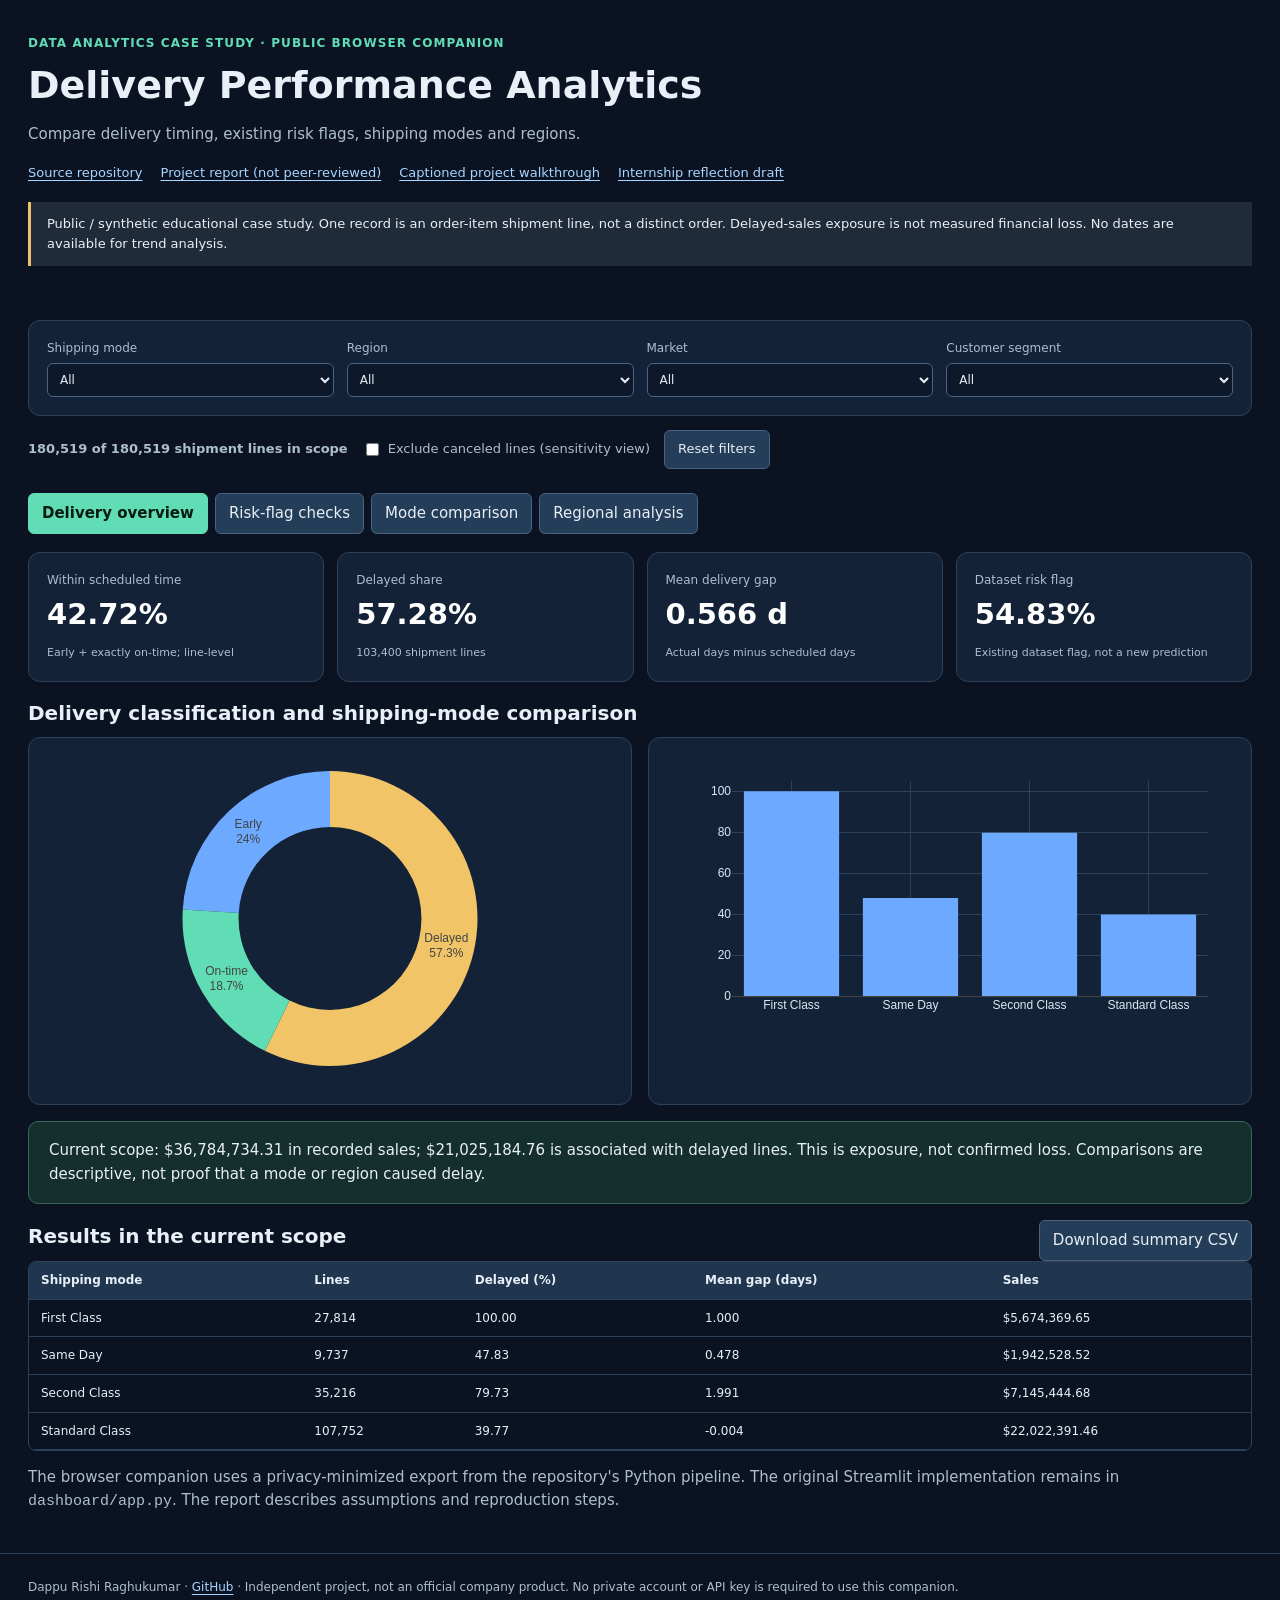
==== docs/index.html @ d6c2bf96 "Publish companion web demo, technical report and captioned submission videos" ====
<!doctype html>
<html lang="en"><head><meta charset="utf-8"><meta name="viewport" content="width=device-width, initial-scale=1"><title>Delivery Performance Analytics | Dappu Rishi Raghukumar</title><meta name="description" content="Compare delivery timing, existing risk flags, shipping modes and regions."><link rel="stylesheet" href="assets/style.css"><script src="assets/plotly.min.js" defer></script><script src="assets/app.js" defer></script></head>
<body><header><div class="eyebrow">Data analytics case study · Public browser companion</div><h1>Delivery Performance Analytics</h1><p class="sub">Compare delivery timing, existing risk flags, shipping modes and regions.</p><div class="resources"><a href="https://github.com/rishi-1603/Delivery-Performance-Delay-Risk-and-Logistics-Efficiency-Analysis-in-Global-Supply-Chain-Operations">Source repository</a><a href="project-report.pdf">Project report (not peer-reviewed)</a><a href="project-explanation.html">Captioned project walkthrough</a><a href="internship-reflection.html">Internship reflection draft</a></div><div class="notice">Public / synthetic educational case study. One record is an order-item shipment line, not a distinct order. Delayed-sales exposure is not measured financial loss. No dates are available for trend analysis.</div></header>
<main><div class="filters"><label for="mode">Shipping mode<select id="mode"><option value="">All</option></select></label><label for="region">Region<select id="region"><option value="">All</option></select></label><label for="market">Market<select id="market"><option value="">All</option></select></label><label for="segment">Customer segment<select id="segment"><option value="">All</option></select></label></div><div class="scope"><strong id="scope">Loading data…</strong><label><input type="checkbox" id="deliveredOnly">Exclude canceled lines (sensitivity view)</label><button id="reset">Reset filters</button></div><div class="tabs" role="tablist" aria-label="Analysis sections"><button role="tab" aria-controls="viewPanel" aria-selected="true" data-tab="overview">Delivery overview</button><button role="tab" aria-controls="viewPanel" aria-selected="false" data-tab="forensics">Risk-flag checks</button><button role="tab" aria-controls="viewPanel" aria-selected="false" data-tab="modes">Mode comparison</button><button role="tab" aria-controls="viewPanel" aria-selected="false" data-tab="regions">Regional analysis</button></div><p id="loading">Loading the de-identified analytical dataset…</p><div id="empty" class="empty" hidden>No records match these filters. Use Reset filters to restore the full dataset.</div><section id="output"><div id="kpis" class="kpis"></div><div role="tabpanel" id="viewPanel" tabindex="0"><h2 id="viewTitle">Analysis</h2><div class="charts"><div class="card"><div id="chart1" class="plot" role="img" aria-label="First analytical chart; numerical values are also in the table"></div></div><div class="card"><div id="chart2" class="plot" role="img" aria-label="Second analytical chart; numerical values are also in the table"></div></div></div><p id="insight" class="summary"></p><div class="split"><h2>Results in the current scope</h2><button id="download">Download summary CSV</button></div><div class="tablewrap" tabindex="0" role="region" aria-label="Analytical results table"><table><thead id="tableHead"></thead><tbody id="tableBody"></tbody></table></div></div></section><p class="muted">The browser companion uses a privacy-minimized export from the repository's Python pipeline. The original Streamlit implementation remains in <code>dashboard/app.py</code>. The report describes assumptions and reproduction steps.</p></main><footer>Dappu Rishi Raghukumar · <a href="https://github.com/rishi-1603">GitHub</a> · Independent project, not an official company product. No private account or API key is required to use this companion.</footer></body></html>
---- docs/assets/style.css ----
:root{--bg:#0b1322;--panel:#142237;--border:#2d415a;--text:#e8eff7;--muted:#adbed0;--accent:#61ddb5}*{box-sizing:border-box}body{margin:0;background:var(--bg);color:var(--text);font:15px/1.55 system-ui,Arial,sans-serif}a{color:#a8d5ff;text-underline-offset:3px}button,select,input{font:inherit}button,a,input,select{outline-offset:4px}button:focus-visible,a:focus-visible,input:focus-visible,select:focus-visible{outline:3px solid #f9cf65}header,main,footer{max-width:1280px;margin:auto;padding:24px 28px}header{padding-top:34px;padding-bottom:12px}.eyebrow{font-size:12px;letter-spacing:.09em;text-transform:uppercase;color:var(--accent);font-weight:700}h1{font-size:clamp(26px,4vw,38px);line-height:1.2;margin:10px 0}h2{font-size:20px;margin:0 0 8px}h3{font-size:16px;margin:0}.sub,.muted{color:var(--muted)}.sub{max-width:900px}.notice{padding:12px 16px;border-left:3px solid #ecc169;background:#202b39;font-size:13px;margin:18px 0}.resources{display:flex;flex-wrap:wrap;gap:9px 18px;margin:17px 0;font-size:13px}.filters{display:grid;grid-template-columns:repeat(4,minmax(0,1fr));gap:13px;background:var(--panel);padding:18px;border:1px solid var(--border);border-radius:12px}.filters label{display:flex;flex-direction:column;gap:6px;font-size:12px;color:var(--muted)}select,input{min-width:0;max-width:100%;background:#0d192a;color:var(--text);border:1px solid #4b6381;border-radius:6px;padding:8px}input[type=checkbox]{accent-color:var(--accent)}.scope{display:flex;align-items:center;gap:14px;flex-wrap:wrap;margin:14px 0;color:var(--muted);font-size:13px}.scope label{display:flex;align-items:center;gap:6px}.button,button{background:#243d58;color:var(--text);border:1px solid #4b6381;padding:8px 13px;border-radius:6px;cursor:pointer}.tabs{display:flex;gap:7px;flex-wrap:wrap;margin:24px 0 18px}.tabs button[aria-selected=true]{background:var(--accent);color:#071a13;border-color:var(--accent);font-weight:700}.kpis{display:grid;grid-template-columns:repeat(4,minmax(0,1fr));gap:13px;margin:16px 0}.kpi,.card{background:var(--panel);border:1px solid var(--border);border-radius:12px;padding:18px}.kpi .label{font-size:12px;color:var(--muted)}.value{font-size:29px;line-height:1.2;font-weight:750;margin:8px 0;color:#fff}.kpi small{color:var(--muted);font-size:11px}.charts{display:grid;grid-template-columns:1fr 1fr;gap:16px}.plot{width:100%;height:330px}.card p{font-size:13px;color:var(--muted)}.tablewrap{overflow:auto;max-height:480px;border:1px solid var(--border);border-radius:8px}table{border-collapse:collapse;width:100%;font-size:12px;text-align:left}th{background:#20354e;position:sticky;top:0;font-weight:650}td,th{padding:9px 12px;border-bottom:1px solid var(--border);white-space:nowrap}tbody tr:hover{background:#1d3048}.summary{padding:17px 20px;border:1px solid #37675a;background:#15302c;border-radius:10px;margin:16px 0}.empty{padding:40px;border:1px dashed var(--border);text-align:center;color:var(--muted)}[hidden]{display:none!important}.player{width:100%;max-width:1100px;background:#000;border:1px solid var(--border);border-radius:10px}footer{font-size:12px;color:var(--muted);border-top:1px solid var(--border)}.error{color:#ffb4b4}.split{display:flex;justify-content:space-between;gap:10px;align-items:center;flex-wrap:wrap}@media(max-width:800px){header,main,footer{padding:20px 16px}.filters,.kpis{grid-template-columns:repeat(2,minmax(0,1fr))}.charts{grid-template-columns:1fr}.value{font-size:25px}}@media(prefers-reduced-motion:reduce){*{scroll-behavior:auto!important}}
.charts>.card{min-width:0}.plot{min-width:0;overflow:hidden}.tablewrap{max-width:100%}
#threshold{width:140px}.scope label{max-width:100%;flex-wrap:wrap}.scope input[type=date]{max-width:170px}
@media(max-width:450px){.value{font-size:19px}.kpi{padding:14px}}
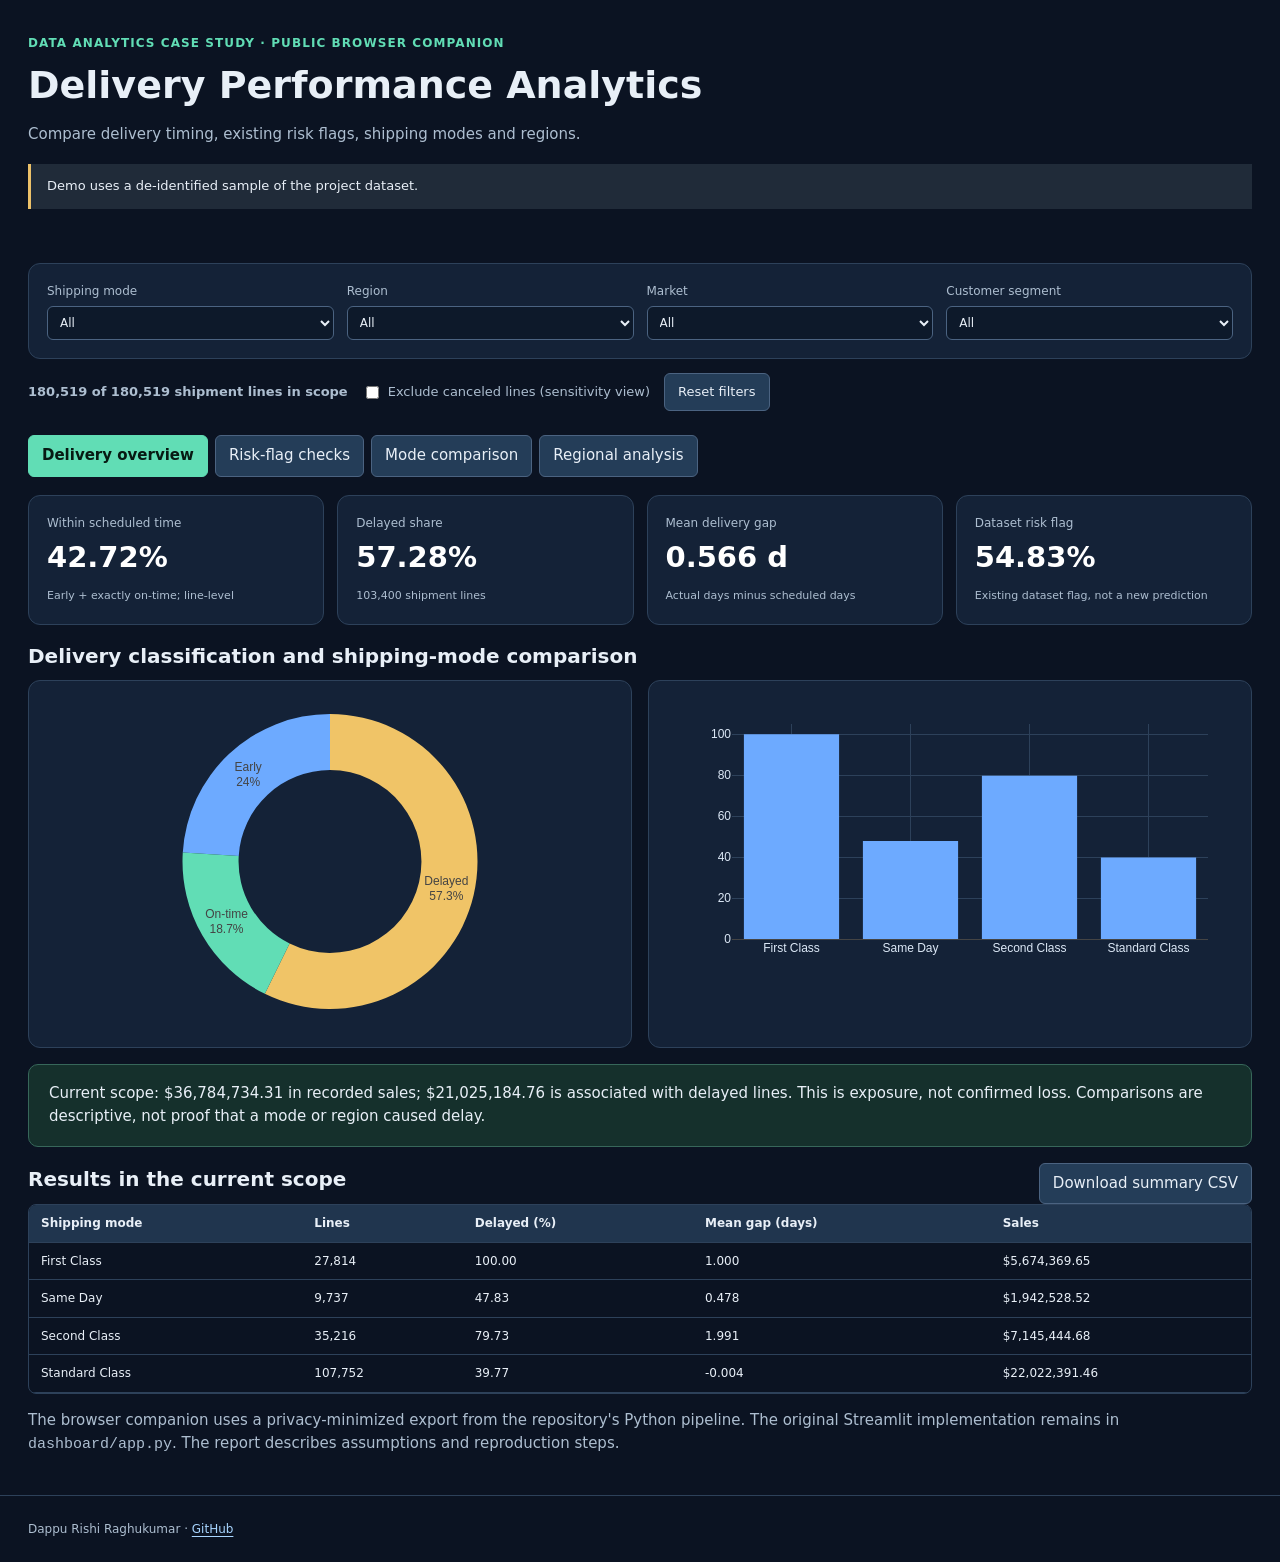
==== commit 6821d22a: "ui: clean up dashboard header, remove repo links" ====
--- a/docs/index.html
+++ b/docs/index.html
@@ -1,4 +1,4 @@
 <!doctype html>
 <html lang="en"><head><meta charset="utf-8"><meta name="viewport" content="width=device-width, initial-scale=1"><title>Delivery Performance Analytics | Dappu Rishi Raghukumar</title><meta name="description" content="Compare delivery timing, existing risk flags, shipping modes and regions."><link rel="stylesheet" href="assets/style.css"><script src="assets/plotly.min.js" defer></script><script src="assets/app.js" defer></script></head>
-<body><header><div class="eyebrow">Data analytics case study · Public browser companion</div><h1>Delivery Performance Analytics</h1><p class="sub">Compare delivery timing, existing risk flags, shipping modes and regions.</p><div class="resources"><a href="https://github.com/rishi-1603/Delivery-Performance-Delay-Risk-and-Logistics-Efficiency-Analysis-in-Global-Supply-Chain-Operations">Source repository</a><a href="project-report.pdf">Project report (not peer-reviewed)</a><a href="project-explanation.html">Captioned project walkthrough</a><a href="internship-reflection.html">Internship reflection draft</a></div><div class="notice">Public / synthetic educational case study. One record is an order-item shipment line, not a distinct order. Delayed-sales exposure is not measured financial loss. No dates are available for trend analysis.</div></header>
-<main><div class="filters"><label for="mode">Shipping mode<select id="mode"><option value="">All</option></select></label><label for="region">Region<select id="region"><option value="">All</option></select></label><label for="market">Market<select id="market"><option value="">All</option></select></label><label for="segment">Customer segment<select id="segment"><option value="">All</option></select></label></div><div class="scope"><strong id="scope">Loading data…</strong><label><input type="checkbox" id="deliveredOnly">Exclude canceled lines (sensitivity view)</label><button id="reset">Reset filters</button></div><div class="tabs" role="tablist" aria-label="Analysis sections"><button role="tab" aria-controls="viewPanel" aria-selected="true" data-tab="overview">Delivery overview</button><button role="tab" aria-controls="viewPanel" aria-selected="false" data-tab="forensics">Risk-flag checks</button><button role="tab" aria-controls="viewPanel" aria-selected="false" data-tab="modes">Mode comparison</button><button role="tab" aria-controls="viewPanel" aria-selected="false" data-tab="regions">Regional analysis</button></div><p id="loading">Loading the de-identified analytical dataset…</p><div id="empty" class="empty" hidden>No records match these filters. Use Reset filters to restore the full dataset.</div><section id="output"><div id="kpis" class="kpis"></div><div role="tabpanel" id="viewPanel" tabindex="0"><h2 id="viewTitle">Analysis</h2><div class="charts"><div class="card"><div id="chart1" class="plot" role="img" aria-label="First analytical chart; numerical values are also in the table"></div></div><div class="card"><div id="chart2" class="plot" role="img" aria-label="Second analytical chart; numerical values are also in the table"></div></div></div><p id="insight" class="summary"></p><div class="split"><h2>Results in the current scope</h2><button id="download">Download summary CSV</button></div><div class="tablewrap" tabindex="0" role="region" aria-label="Analytical results table"><table><thead id="tableHead"></thead><tbody id="tableBody"></tbody></table></div></div></section><p class="muted">The browser companion uses a privacy-minimized export from the repository's Python pipeline. The original Streamlit implementation remains in <code>dashboard/app.py</code>. The report describes assumptions and reproduction steps.</p></main><footer>Dappu Rishi Raghukumar · <a href="https://github.com/rishi-1603">GitHub</a> · Independent project, not an official company product. No private account or API key is required to use this companion.</footer></body></html>+<body><header><div class="eyebrow">Data analytics case study · Public browser companion</div><h1>Delivery Performance Analytics</h1><p class="sub">Compare delivery timing, existing risk flags, shipping modes and regions.</p><div class="notice">Demo uses a de-identified sample of the project dataset.</div></header>
+<main><div class="filters"><label for="mode">Shipping mode<select id="mode"><option value="">All</option></select></label><label for="region">Region<select id="region"><option value="">All</option></select></label><label for="market">Market<select id="market"><option value="">All</option></select></label><label for="segment">Customer segment<select id="segment"><option value="">All</option></select></label></div><div class="scope"><strong id="scope">Loading data…</strong><label><input type="checkbox" id="deliveredOnly">Exclude canceled lines (sensitivity view)</label><button id="reset">Reset filters</button></div><div class="tabs" role="tablist" aria-label="Analysis sections"><button role="tab" aria-controls="viewPanel" aria-selected="true" data-tab="overview">Delivery overview</button><button role="tab" aria-controls="viewPanel" aria-selected="false" data-tab="forensics">Risk-flag checks</button><button role="tab" aria-controls="viewPanel" aria-selected="false" data-tab="modes">Mode comparison</button><button role="tab" aria-controls="viewPanel" aria-selected="false" data-tab="regions">Regional analysis</button></div><p id="loading">Loading the de-identified analytical dataset…</p><div id="empty" class="empty" hidden>No records match these filters. Use Reset filters to restore the full dataset.</div><section id="output"><div id="kpis" class="kpis"></div><div role="tabpanel" id="viewPanel" tabindex="0"><h2 id="viewTitle">Analysis</h2><div class="charts"><div class="card"><div id="chart1" class="plot" role="img" aria-label="First analytical chart; numerical values are also in the table"></div></div><div class="card"><div id="chart2" class="plot" role="img" aria-label="Second analytical chart; numerical values are also in the table"></div></div></div><p id="insight" class="summary"></p><div class="split"><h2>Results in the current scope</h2><button id="download">Download summary CSV</button></div><div class="tablewrap" tabindex="0" role="region" aria-label="Analytical results table"><table><thead id="tableHead"></thead><tbody id="tableBody"></tbody></table></div></div></section><p class="muted">The browser companion uses a privacy-minimized export from the repository's Python pipeline. The original Streamlit implementation remains in <code>dashboard/app.py</code>. The report describes assumptions and reproduction steps.</p></main><footer>Dappu Rishi Raghukumar · <a href="https://github.com/rishi-1603">GitHub</a></footer></body></html>
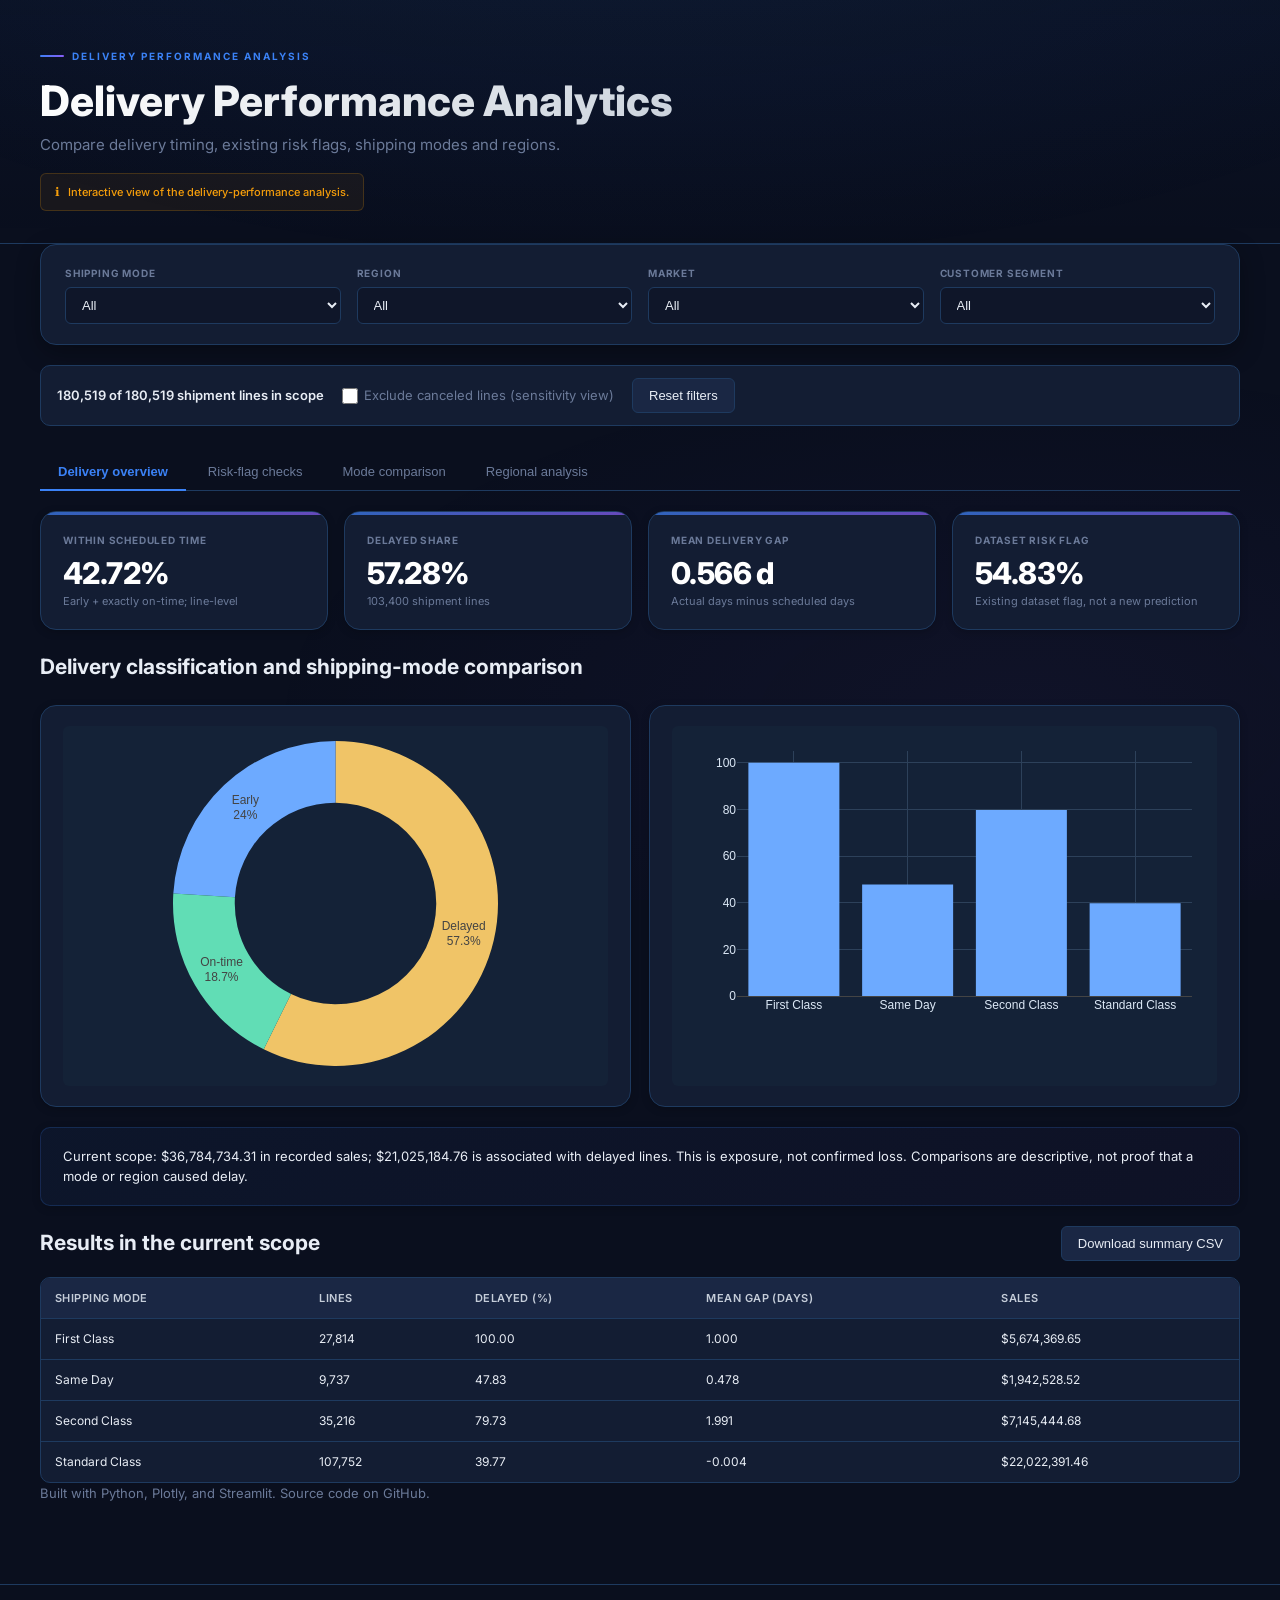
==== commit 9d6fd3d5: "ui: simplify dashboard text, remove AI-sounding language" ====
--- a/docs/index.html
+++ b/docs/index.html
@@ -1,4 +1,4 @@
 <!doctype html>
 <html lang="en"><head><meta charset="utf-8"><meta name="viewport" content="width=device-width, initial-scale=1"><title>Delivery Performance Analytics | Dappu Rishi Raghukumar</title><meta name="description" content="Compare delivery timing, existing risk flags, shipping modes and regions."><link rel="stylesheet" href="assets/style.css"><script src="assets/plotly.min.js" defer></script><script src="assets/app.js" defer></script></head>
-<body><header><div class="eyebrow">Data analytics case study · Public browser companion</div><h1>Delivery Performance Analytics</h1><p class="sub">Compare delivery timing, existing risk flags, shipping modes and regions.</p><div class="notice">Demo uses a de-identified sample of the project dataset.</div></header>
-<main><div class="filters"><label for="mode">Shipping mode<select id="mode"><option value="">All</option></select></label><label for="region">Region<select id="region"><option value="">All</option></select></label><label for="market">Market<select id="market"><option value="">All</option></select></label><label for="segment">Customer segment<select id="segment"><option value="">All</option></select></label></div><div class="scope"><strong id="scope">Loading data…</strong><label><input type="checkbox" id="deliveredOnly">Exclude canceled lines (sensitivity view)</label><button id="reset">Reset filters</button></div><div class="tabs" role="tablist" aria-label="Analysis sections"><button role="tab" aria-controls="viewPanel" aria-selected="true" data-tab="overview">Delivery overview</button><button role="tab" aria-controls="viewPanel" aria-selected="false" data-tab="forensics">Risk-flag checks</button><button role="tab" aria-controls="viewPanel" aria-selected="false" data-tab="modes">Mode comparison</button><button role="tab" aria-controls="viewPanel" aria-selected="false" data-tab="regions">Regional analysis</button></div><p id="loading">Loading the de-identified analytical dataset…</p><div id="empty" class="empty" hidden>No records match these filters. Use Reset filters to restore the full dataset.</div><section id="output"><div id="kpis" class="kpis"></div><div role="tabpanel" id="viewPanel" tabindex="0"><h2 id="viewTitle">Analysis</h2><div class="charts"><div class="card"><div id="chart1" class="plot" role="img" aria-label="First analytical chart; numerical values are also in the table"></div></div><div class="card"><div id="chart2" class="plot" role="img" aria-label="Second analytical chart; numerical values are also in the table"></div></div></div><p id="insight" class="summary"></p><div class="split"><h2>Results in the current scope</h2><button id="download">Download summary CSV</button></div><div class="tablewrap" tabindex="0" role="region" aria-label="Analytical results table"><table><thead id="tableHead"></thead><tbody id="tableBody"></tbody></table></div></div></section><p class="muted">The browser companion uses a privacy-minimized export from the repository's Python pipeline. The original Streamlit implementation remains in <code>dashboard/app.py</code>. The report describes assumptions and reproduction steps.</p></main><footer>Dappu Rishi Raghukumar · <a href="https://github.com/rishi-1603">GitHub</a></footer></body></html>+<body><header><div class="eyebrow">Delivery Performance Analysis</div><h1>Delivery Performance Analytics</h1><p class="sub">Compare delivery timing, existing risk flags, shipping modes and regions.</p><div class="notice">Interactive view of the delivery-performance analysis.</div></header>
+<main><div class="filters"><label for="mode">Shipping mode<select id="mode"><option value="">All</option></select></label><label for="region">Region<select id="region"><option value="">All</option></select></label><label for="market">Market<select id="market"><option value="">All</option></select></label><label for="segment">Customer segment<select id="segment"><option value="">All</option></select></label></div><div class="scope"><strong id="scope">Loading data…</strong><label><input type="checkbox" id="deliveredOnly">Exclude canceled lines (sensitivity view)</label><button id="reset">Reset filters</button></div><div class="tabs" role="tablist" aria-label="Analysis sections"><button role="tab" aria-controls="viewPanel" aria-selected="true" data-tab="overview">Delivery overview</button><button role="tab" aria-controls="viewPanel" aria-selected="false" data-tab="forensics">Risk-flag checks</button><button role="tab" aria-controls="viewPanel" aria-selected="false" data-tab="modes">Mode comparison</button><button role="tab" aria-controls="viewPanel" aria-selected="false" data-tab="regions">Regional analysis</button></div><p id="loading">Loading the de-identified analytical dataset…</p><div id="empty" class="empty" hidden>No records match these filters. Use Reset filters to restore the full dataset.</div><section id="output"><div id="kpis" class="kpis"></div><div role="tabpanel" id="viewPanel" tabindex="0"><h2 id="viewTitle">Analysis</h2><div class="charts"><div class="card"><div id="chart1" class="plot" role="img" aria-label="First analytical chart; numerical values are also in the table"></div></div><div class="card"><div id="chart2" class="plot" role="img" aria-label="Second analytical chart; numerical values are also in the table"></div></div></div><p id="insight" class="summary"></p><div class="split"><h2>Results in the current scope</h2><button id="download">Download summary CSV</button></div><div class="tablewrap" tabindex="0" role="region" aria-label="Analytical results table"><table><thead id="tableHead"></thead><tbody id="tableBody"></tbody></table></div></div></section><p class="muted">Built with Python, Plotly, and Streamlit. Source code on GitHub.</p></main><footer>Dappu Rishi Raghukumar · <a href="https://github.com/rishi-1603">GitHub</a></footer></body></html>
--- a/docs/assets/style.css
+++ b/docs/assets/style.css
@@ -1,4 +1,456 @@
-:root{--bg:#0b1322;--panel:#142237;--border:#2d415a;--text:#e8eff7;--muted:#adbed0;--accent:#61ddb5}*{box-sizing:border-box}body{margin:0;background:var(--bg);color:var(--text);font:15px/1.55 system-ui,Arial,sans-serif}a{color:#a8d5ff;text-underline-offset:3px}button,select,input{font:inherit}button,a,input,select{outline-offset:4px}button:focus-visible,a:focus-visible,input:focus-visible,select:focus-visible{outline:3px solid #f9cf65}header,main,footer{max-width:1280px;margin:auto;padding:24px 28px}header{padding-top:34px;padding-bottom:12px}.eyebrow{font-size:12px;letter-spacing:.09em;text-transform:uppercase;color:var(--accent);font-weight:700}h1{font-size:clamp(26px,4vw,38px);line-height:1.2;margin:10px 0}h2{font-size:20px;margin:0 0 8px}h3{font-size:16px;margin:0}.sub,.muted{color:var(--muted)}.sub{max-width:900px}.notice{padding:12px 16px;border-left:3px solid #ecc169;background:#202b39;font-size:13px;margin:18px 0}.resources{display:flex;flex-wrap:wrap;gap:9px 18px;margin:17px 0;font-size:13px}.filters{display:grid;grid-template-columns:repeat(4,minmax(0,1fr));gap:13px;background:var(--panel);padding:18px;border:1px solid var(--border);border-radius:12px}.filters label{display:flex;flex-direction:column;gap:6px;font-size:12px;color:var(--muted)}select,input{min-width:0;max-width:100%;background:#0d192a;color:var(--text);border:1px solid #4b6381;border-radius:6px;padding:8px}input[type=checkbox]{accent-color:var(--accent)}.scope{display:flex;align-items:center;gap:14px;flex-wrap:wrap;margin:14px 0;color:var(--muted);font-size:13px}.scope label{display:flex;align-items:center;gap:6px}.button,button{background:#243d58;color:var(--text);border:1px solid #4b6381;padding:8px 13px;border-radius:6px;cursor:pointer}.tabs{display:flex;gap:7px;flex-wrap:wrap;margin:24px 0 18px}.tabs button[aria-selected=true]{background:var(--accent);color:#071a13;border-color:var(--accent);font-weight:700}.kpis{display:grid;grid-template-columns:repeat(4,minmax(0,1fr));gap:13px;margin:16px 0}.kpi,.card{background:var(--panel);border:1px solid var(--border);border-radius:12px;padding:18px}.kpi .label{font-size:12px;color:var(--muted)}.value{font-size:29px;line-height:1.2;font-weight:750;margin:8px 0;color:#fff}.kpi small{color:var(--muted);font-size:11px}.charts{display:grid;grid-template-columns:1fr 1fr;gap:16px}.plot{width:100%;height:330px}.card p{font-size:13px;color:var(--muted)}.tablewrap{overflow:auto;max-height:480px;border:1px solid var(--border);border-radius:8px}table{border-collapse:collapse;width:100%;font-size:12px;text-align:left}th{background:#20354e;position:sticky;top:0;font-weight:650}td,th{padding:9px 12px;border-bottom:1px solid var(--border);white-space:nowrap}tbody tr:hover{background:#1d3048}.summary{padding:17px 20px;border:1px solid #37675a;background:#15302c;border-radius:10px;margin:16px 0}.empty{padding:40px;border:1px dashed var(--border);text-align:center;color:var(--muted)}[hidden]{display:none!important}.player{width:100%;max-width:1100px;background:#000;border:1px solid var(--border);border-radius:10px}footer{font-size:12px;color:var(--muted);border-top:1px solid var(--border)}.error{color:#ffb4b4}.split{display:flex;justify-content:space-between;gap:10px;align-items:center;flex-wrap:wrap}@media(max-width:800px){header,main,footer{padding:20px 16px}.filters,.kpis{grid-template-columns:repeat(2,minmax(0,1fr))}.charts{grid-template-columns:1fr}.value{font-size:25px}}@media(prefers-reduced-motion:reduce){*{scroll-behavior:auto!important}}
-.charts>.card{min-width:0}.plot{min-width:0;overflow:hidden}.tablewrap{max-width:100%}
-#threshold{width:140px}.scope label{max-width:100%;flex-wrap:wrap}.scope input[type=date]{max-width:170px}
-@media(max-width:450px){.value{font-size:19px}.kpi{padding:14px}}
+@import url('https://fonts.googleapis.com/css2?family=Inter:wght@300;400;500;600;700;800&display=swap');
+
+:root{
+  --bg:#0a0f1e;
+  --bg-2:#0f1629;
+  --panel:#131d33;
+  --panel-2:#1a2744;
+  --panel-3:#213052;
+  --border:#1e3a5f;
+  --border-light:#2a4a73;
+  --text:#e8edf5;
+  --text-2:#c5cdd9;
+  --muted:#6b7a99;
+  --accent:#3b82f6;
+  --accent-glow:rgba(59,130,246,.15);
+  --accent-2:#10b981;
+  --accent-3:#8b5cf6;
+  --warn:#f59e0b;
+  --danger:#ef4444;
+  --success:#10b981;
+  --gradient-1:linear-gradient(135deg,#0a0f1e 0%,#131d33 50%,#0f1629 100%);
+  --gradient-accent:linear-gradient(135deg,#3b82f6 0%,#8b5cf6 100%);
+  --shadow-sm:0 2px 8px rgba(0,0,0,.2);
+  --shadow-md:0 8px 24px rgba(0,0,0,.3);
+  --shadow-lg:0 16px 48px rgba(0,0,0,.4);
+  --radius-sm:6px;
+  --radius-md:10px;
+  --radius-lg:16px;
+  --radius-xl:24px;
+}
+
+*,*::before,*::after{box-sizing:border-box;margin:0;padding:0}
+
+body{
+  font:14px/1.65 'Inter',-apple-system,BlinkMacSystemFont,'Segoe UI',Roboto,Helvetica,Arial,sans-serif;
+  background:var(--bg);
+  color:var(--text);
+  -webkit-font-smoothing:antialiased;
+  -moz-osx-font-smoothing:grayscale;
+  min-height:100vh;
+}
+
+body::before{
+  content:'';
+  position:fixed;
+  top:0;left:0;right:0;bottom:0;
+  background:
+    radial-gradient(ellipse 80% 50% at 50% -20%,rgba(59,130,246,.08),transparent),
+    radial-gradient(ellipse 60% 40% at 80% 80%,rgba(139,92,246,.05),transparent);
+  pointer-events:none;
+  z-index:0;
+}
+
+a{color:var(--accent);text-decoration:none;transition:color .2s}
+a:hover{color:var(--accent-2)}
+
+/* ===== HEADER ===== */
+header{
+  position:relative;
+  z-index:1;
+  max-width:1400px;
+  margin:0 auto;
+  padding:48px 40px 32px;
+  border-bottom:1px solid var(--border);
+  background:linear-gradient(180deg,rgba(59,130,246,.03) 0%,transparent 100%);
+}
+
+.eyebrow{
+  font-size:10px;
+  letter-spacing:.2em;
+  text-transform:uppercase;
+  color:var(--accent);
+  font-weight:700;
+  margin-bottom:12px;
+  display:flex;
+  align-items:center;
+  gap:8px;
+}
+.eyebrow::before{
+  content:'';
+  width:24px;
+  height:2px;
+  background:var(--gradient-accent);
+  border-radius:1px;
+}
+
+h1{
+  font-size:clamp(28px,4vw,42px);
+  line-height:1.15;
+  margin:0 0 8px;
+  font-weight:800;
+  background:linear-gradient(135deg,#fff 0%,#a0aec0 100%);
+  -webkit-background-clip:text;
+  -webkit-text-fill-color:transparent;
+  background-clip:text;
+}
+
+.sub{
+  color:var(--muted);
+  font-size:15px;
+  max-width:760px;
+  margin:0;
+  line-height:1.6;
+}
+
+.notice{
+  display:inline-flex;
+  align-items:center;
+  gap:8px;
+  padding:8px 14px;
+  border:1px solid rgba(245,158,11,.2);
+  background:rgba(245,158,11,.06);
+  font-size:11px;
+  color:var(--warn);
+  margin:16px 0 0;
+  border-radius:var(--radius-sm);
+  font-weight:500;
+}
+.notice::before{content:'ℹ';font-size:12px}
+
+/* ===== MAIN ===== */
+main{
+  position:relative;
+  z-index:1;
+  max-width:1400px;
+  margin:0 auto;
+  padding:0 40px 40px;
+}
+
+/* ===== FILTERS ===== */
+.filters{
+  display:grid;
+  grid-template-columns:repeat(auto-fit,minmax(180px,1fr));
+  gap:16px;
+  background:var(--panel);
+  padding:20px 24px;
+  border:1px solid var(--border);
+  border-radius:var(--radius-lg);
+  box-shadow:var(--shadow-md);
+  margin-bottom:20px;
+}
+.filters label{
+  display:flex;
+  flex-direction:column;
+  gap:6px;
+  font-size:10px;
+  color:var(--muted);
+  text-transform:uppercase;
+  letter-spacing:.08em;
+  font-weight:700;
+}
+select,input[type=text],input[type=date],input[type=number]{
+  min-width:0;
+  max-width:100%;
+  background:var(--bg-2);
+  color:var(--text);
+  border:1px solid var(--border);
+  border-radius:var(--radius-sm);
+  padding:9px 12px;
+  transition:all .2s ease;
+  font-size:13px;
+}
+select:hover,input:hover{border-color:var(--border-light)}
+select:focus,input:focus{
+  border-color:var(--accent);
+  outline:none;
+  box-shadow:0 0 0 3px var(--accent-glow);
+}
+input[type=checkbox]{accent-color:var(--accent);width:16px;height:16px;cursor:pointer}
+input[type=range]{accent-color:var(--accent);cursor:pointer}
+
+.scope{
+  display:flex;
+  align-items:center;
+  gap:18px;
+  flex-wrap:wrap;
+  margin:16px 0 20px;
+  color:var(--muted);
+  font-size:13px;
+  padding:12px 16px;
+  background:var(--panel);
+  border:1px solid var(--border);
+  border-radius:var(--radius-md);
+}
+.scope strong{color:var(--text);font-weight:600}
+.scope label{display:flex;align-items:center;gap:6px;cursor:pointer}
+.scope input[type=date]{max-width:150px}
+
+button{
+  background:var(--panel-2);
+  color:var(--text);
+  border:1px solid var(--border);
+  padding:9px 16px;
+  border-radius:var(--radius-sm);
+  cursor:pointer;
+  transition:all .2s ease;
+  font-weight:500;
+  font-size:13px;
+}
+button:hover{
+  background:var(--accent);
+  color:#0f172a;
+  border-color:var(--accent);
+  transform:translateY(-1px);
+  box-shadow:0 4px 12px var(--accent-glow);
+}
+button:active{transform:translateY(0)}
+
+/* ===== TABS ===== */
+.tabs{
+  display:flex;
+  gap:4px;
+  flex-wrap:wrap;
+  margin:28px 0 20px;
+  border-bottom:1px solid var(--border);
+  padding-bottom:0;
+}
+.tabs button{
+  background:transparent;
+  color:var(--muted);
+  border:none;
+  border-bottom:2px solid transparent;
+  padding:10px 18px;
+  border-radius:0;
+  cursor:pointer;
+  font-weight:500;
+  font-size:13px;
+  transition:all .2s ease;
+  margin-bottom:-1px;
+}
+.tabs button:hover{color:var(--text);background:rgba(255,255,255,.03)}
+.tabs button[aria-selected=true]{
+  color:var(--accent);
+  border-bottom-color:var(--accent);
+  font-weight:600;
+  background:transparent;
+}
+
+/* ===== KPI CARDS ===== */
+.kpis{
+  display:grid;
+  grid-template-columns:repeat(4,minmax(0,1fr));
+  gap:16px;
+  margin:20px 0;
+}
+.kpi{
+  background:var(--panel);
+  border:1px solid var(--border);
+  border-radius:var(--radius-lg);
+  padding:20px 22px;
+  position:relative;
+  overflow:hidden;
+  transition:all .25s ease;
+  box-shadow:var(--shadow-sm);
+}
+.kpi::before{
+  content:'';
+  position:absolute;
+  top:0;left:0;right:0;
+  height:3px;
+  background:var(--gradient-accent);
+  opacity:.7;
+}
+.kpi:hover{
+  transform:translateY(-3px);
+  box-shadow:var(--shadow-md);
+  border-color:var(--border-light);
+}
+.kpi .label{
+  font-size:10px;
+  color:var(--muted);
+  text-transform:uppercase;
+  letter-spacing:.08em;
+  font-weight:700;
+  margin-bottom:6px;
+}
+.value{
+  font-size:30px;
+  line-height:1.1;
+  font-weight:800;
+  margin:8px 0 4px;
+  color:#fff;
+  letter-spacing:-.02em;
+}
+.kpi small{
+  color:var(--muted);
+  font-size:11px;
+  display:block;
+  margin-top:4px;
+  line-height:1.4;
+}
+
+/* ===== CHARTS ===== */
+.charts{
+  display:grid;
+  grid-template-columns:1fr 1fr;
+  gap:18px;
+  margin:20px 0;
+}
+.card{
+  background:var(--panel);
+  border:1px solid var(--border);
+  border-radius:var(--radius-lg);
+  padding:20px 22px;
+  box-shadow:var(--shadow-sm);
+  transition:box-shadow .2s ease;
+}
+.card:hover{box-shadow:var(--shadow-md)}
+.card h3{
+  font-size:14px;
+  font-weight:600;
+  color:var(--text-2);
+  margin-bottom:12px;
+  padding-bottom:10px;
+  border-bottom:1px solid var(--border);
+}
+.plot{
+  width:100%;
+  height:360px;
+  border-radius:var(--radius-sm);
+}
+.card p{
+  font-size:13px;
+  color:var(--muted);
+  margin:10px 0 0;
+  line-height:1.5;
+}
+
+/* ===== TABLE ===== */
+.tablewrap{
+  overflow:auto;
+  max-height:500px;
+  border:1px solid var(--border);
+  border-radius:var(--radius-md);
+  background:var(--panel);
+}
+.tablewrap table{
+  border-collapse:collapse;
+  width:100%;
+  font-size:12px;
+  text-align:left;
+}
+th{
+  background:var(--panel-2);
+  position:sticky;
+  top:0;
+  font-weight:600;
+  padding:11px 14px;
+  border-bottom:1px solid var(--border);
+  color:var(--text-2);
+  font-size:11px;
+  text-transform:uppercase;
+  letter-spacing:.04em;
+}
+td{
+  padding:10px 14px;
+  border-bottom:1px solid var(--border);
+  white-space:nowrap;
+  color:var(--text);
+}
+tbody tr:hover{background:rgba(59,130,246,.04)}
+tbody tr:last-child td{border-bottom:none}
+
+/* ===== SUMMARY / INSIGHT ===== */
+.summary{
+  padding:18px 22px;
+  border:1px solid rgba(59,130,246,.2);
+  background:linear-gradient(135deg,rgba(59,130,246,.06) 0%,rgba(139,92,246,.04) 100%);
+  border-radius:var(--radius-md);
+  margin:20px 0;
+  font-size:13px;
+  color:var(--text);
+  line-height:1.6;
+  box-shadow:var(--shadow-sm);
+}
+
+.empty{
+  padding:48px;
+  border:1px dashed var(--border);
+  text-align:center;
+  color:var(--muted);
+  border-radius:var(--radius-md);
+  background:var(--panel);
+}
+
+[hidden]{display:none!important}
+
+/* ===== VIDEO PLAYER ===== */
+.player{
+  width:100%;
+  max-width:1100px;
+  background:#000;
+  border:1px solid var(--border);
+  border-radius:var(--radius-lg);
+  box-shadow:var(--shadow-lg);
+  overflow:hidden;
+}
+
+/* ===== FOOTER ===== */
+footer{
+  font-size:12px;
+  color:var(--muted);
+  border-top:1px solid var(--border);
+  padding-top:20px;
+  margin-top:40px;
+  display:flex;
+  justify-content:space-between;
+  align-items:center;
+  flex-wrap:wrap;
+  gap:8px;
+}
+footer a{color:var(--muted);transition:color .2s}
+footer a:hover{color:var(--accent)}
+
+.error{color:var(--danger)}
+
+.split{
+  display:flex;
+  justify-content:space-between;
+  gap:12px;
+  align-items:center;
+  flex-wrap:wrap;
+  margin:16px 0;
+}
+
+.muted{color:var(--muted);font-size:13px}
+.scope label{max-width:100%;flex-wrap:wrap}
+
+@keyframes fadeIn{
+  from{opacity:0;transform:translateY(8px)}
+  to{opacity:1;transform:translateY(0)}
+}
+main section,main .kpis,main .charts{animation:fadeIn .4s ease-out}
+
+@media(max-width:1024px){
+  header,main,footer{padding:20px 24px}
+  .kpis{grid-template-columns:repeat(2,minmax(0,1fr))}
+  .charts{grid-template-columns:1fr}
+  .value{font-size:26px}
+}
+@media(max-width:640px){
+  header,main,footer{padding:16px 16px}
+  .filters{grid-template-columns:1fr}
+  .kpis{grid-template-columns:1fr 1fr}
+  .value{font-size:22px}
+  h1{font-size:24px}
+  .plot{height:280px}
+}
+@media(prefers-reduced-motion:reduce){
+  *,*::before,*::after{transition:none!important;animation:none!important}
+}
+.charts>.card{min-width:0}
+.plot{min-width:0;overflow:hidden}
+.tablewrap{max-width:100%}
+input[type=date]{max-width:160px}
+#threshold{width:120px}
